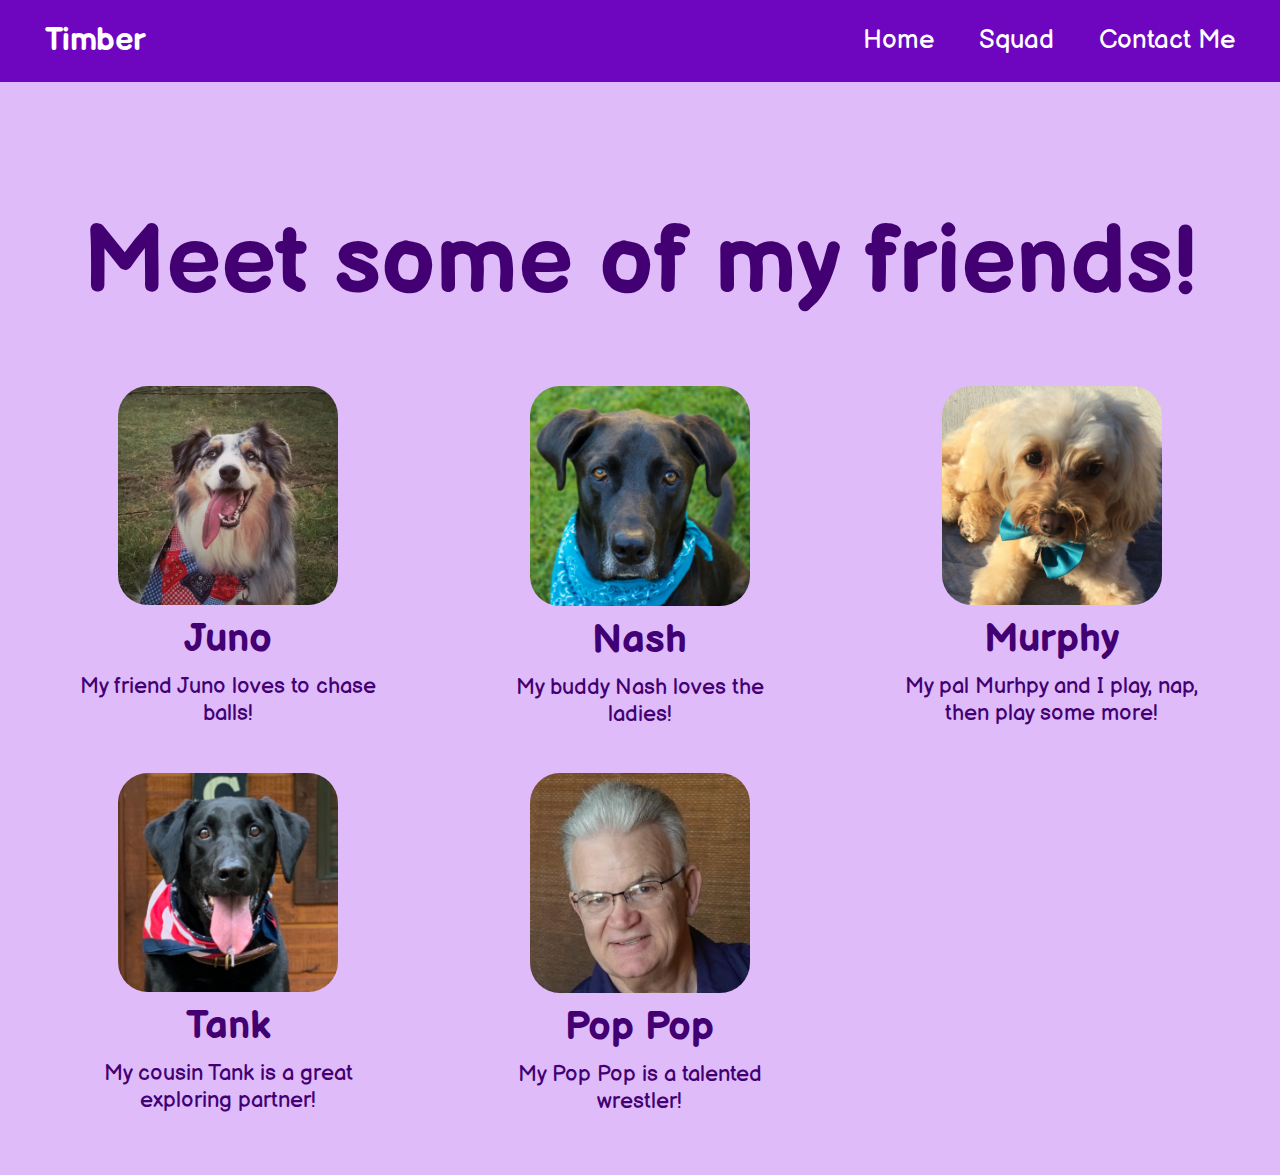
==== friends.html @ 7c2a7803 "My First Commit" ====
<html lang="en">

    <link rel="stylesheet" href="timber-style.css">
    <link rel="preconnect" href="https://fonts.gstatic.com">
    <link href="https://fonts.googleapis.com/css2?family=Balsamiq+Sans:ital,wght@0,400;0,700;1,400&display=swap" rel="stylesheet">

<head>
    <meta charset="UTF-8">
    <meta name="viewport" content="width=device-width, initial-scale=1.0">
    <title>Timber the Dog</title>
</head>

<body>
    <div class="header">
        <h1>Timber</h1>
        <ul class="nav">
            <li><a href="index.html">Home</a></li>
            <li><a href="#">Squad</a></li>
            <li><a href="#">Contact Me</a></li>
        </ul>
    </div>
    
    <div class="friends">
        <h1>Meet some of my friends!</h1>
        <div class="friends-inner">
            <div class="dog-friend">
                <img class="profile" src="images/Juno rs.png" alt="My friend, Juno">
                <h3>Juno</h3>
                <p>My friend Juno loves to chase balls!</p>
            </div>
            <div class="dog-friend">
                <img class="profile" src="images/Nash rs.png" alt="My buddy, Nash">
                <h3>Nash</h3>
                <p>My buddy Nash loves the ladies!</p>
            </div>
            <div class="dog-friend">
                <img class="profile" src="images/Murphy rs.png" alt="My pal, Murphy">
                <h3>Murphy</h3>
                <p>My pal Murhpy and I play, nap, then play some more!</p>
            </div>
            <div class="dog-friend">
                <img class="profile" src="images/Tank rs.png" alt="My cousin, Tank">
                <h3>Tank</h3>
                <p>My cousin Tank is a great exploring partner!</p>
            </div>
            <div class="dog-friend">
                <img class="profile" src="images/pop pop rs.png" alt="My Pop Pop">
                <h3>Pop Pop</h3>
                <p>My Pop Pop is a talented wrestler!</p>
            </div>
            
        </div>
    </div>
    
</body>
</html>
---- timber-style.css ----
body {
    font-family: 'Balsamiq Sans', cursive;
    margin: 0;
    background-color: #dfbbfa;
}

.header {
    
    background-color: #6f06bf;
    display: flex;
    justify-content: space-between;
    align-items: center;
    padding: 0px 45px;
    flex-wrap: wrap;
}

.header h1 {
    color: #FFF;
    font-size: 2rem;
}

.nav {
    list-style: none;
    display: flex;
    margin: 0;
    padding: 0;
}

.nav li {
    margin-left: 45px;
}

.nav a {
    color: #FFF;
    text-decoration: none;
    display: block;
    font-size: 1.6rem;
    transition: all 0.3s ease-out;
}

.nav a:hover {
    color: pink;
    transform: rotate(8deg);
}

.main {
    background-color: #dfbbfa;
    display: flex;
    justify-content: center;
    padding: 60px 45px;
}

.main-inner {
    color: #420073;
    max-width: 760px;
    text-align: center;

}

.main-inner h1 {
    font-size: 4rem;
    margin: 30px 0 10px 0;
    text-align: center;
    
}

.profile {
    width: 100%;
    display: block;
    margin: auto;
    border-radius: 30px;
}

.button {
    background-color: #6f06bf;
    color: #fff;
    border-radius: 20px;
    padding: 12px 20px;
    font-size: 1.2rem;
    display: inline-block;
    text-decoration: none;
    /*border: 4px black solid;*/
    margin: auto;
}

.button:hover {
    padding: 15px 25px;
}

.friends {
    background-color: #dfbbfa;
    color: #420073;
    text-align: center;
    font-size: 3rem;
    padding: 60px 45px;
}

.friends-inner {
    color: #420073;
    max-width: 1200px;
    margin: 0 auto;
    text-align: center;
    display: grid;
    grid-template-columns: repeat(auto-fit, minmax(300px, 1fr));
    grid-column-gap: 45px;
    grid-row-gap: 45px;
}

.dog-friend img {
    width: 60%;
    display: block;
    margin: auto;
    border-radius: 30px;
}

.dog-friend h3 {
    font-size: 2.5rem;
    margin: 10px;
}

.dog-friend p {
    font-size: 1.4rem;
    max-width: 300px;
    margin: 0 auto;
}
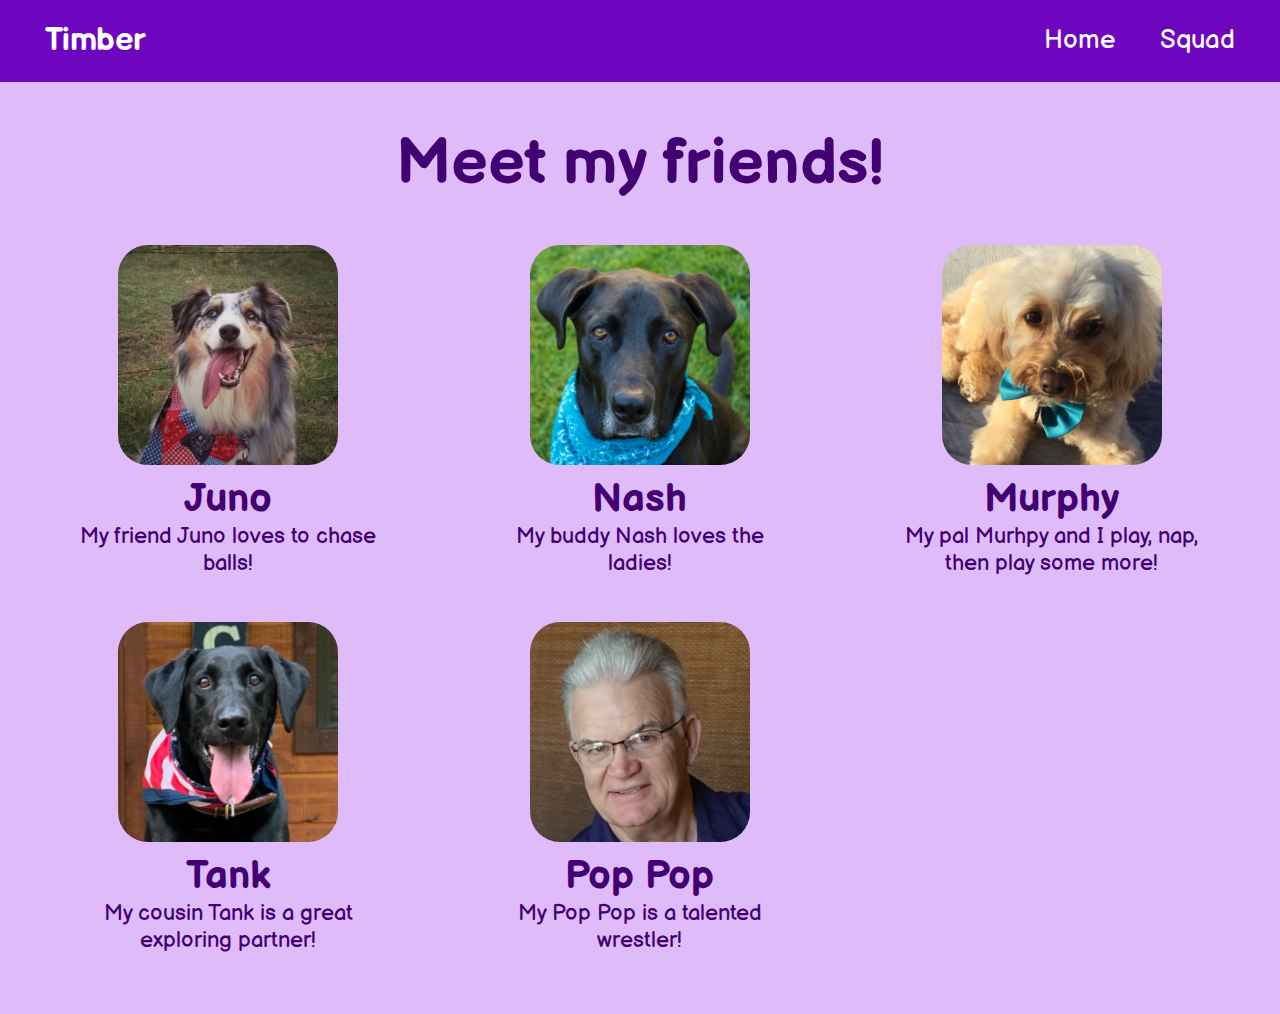
==== commit b52a1276: "Updates for Mobile" ====
--- a/friends.html
+++ b/friends.html
@@ -16,12 +16,12 @@
         <ul class="nav">
             <li><a href="index.html">Home</a></li>
             <li><a href="#">Squad</a></li>
-            <li><a href="#">Contact Me</a></li>
+            <!-- <li><a href="#">Contact Me</a></li> -->
         </ul>
     </div>
     
     <div class="friends">
-        <h1>Meet some of my friends!</h1>
+        <h1>Meet my friends!</h1>
         <div class="friends-inner">
             <div class="dog-friend">
                 <img class="profile" src="images/Juno rs.png" alt="My friend, Juno">
--- a/timber-style.css
+++ b/timber-style.css
@@ -92,8 +92,8 @@
     background-color: #dfbbfa;
     color: #420073;
     text-align: center;
-    font-size: 3rem;
-    padding: 60px 45px;
+    font-size: 2rem;
+    padding: 0px 45px 60px 45px;
 }
 
 .friends-inner {
@@ -112,11 +112,12 @@
     display: block;
     margin: auto;
     border-radius: 30px;
+    margin-top: 0;
 }
 
 .dog-friend h3 {
     font-size: 2.5rem;
-    margin: 10px;
+    margin: 10px 0 0 0;
 }
 
 .dog-friend p {
